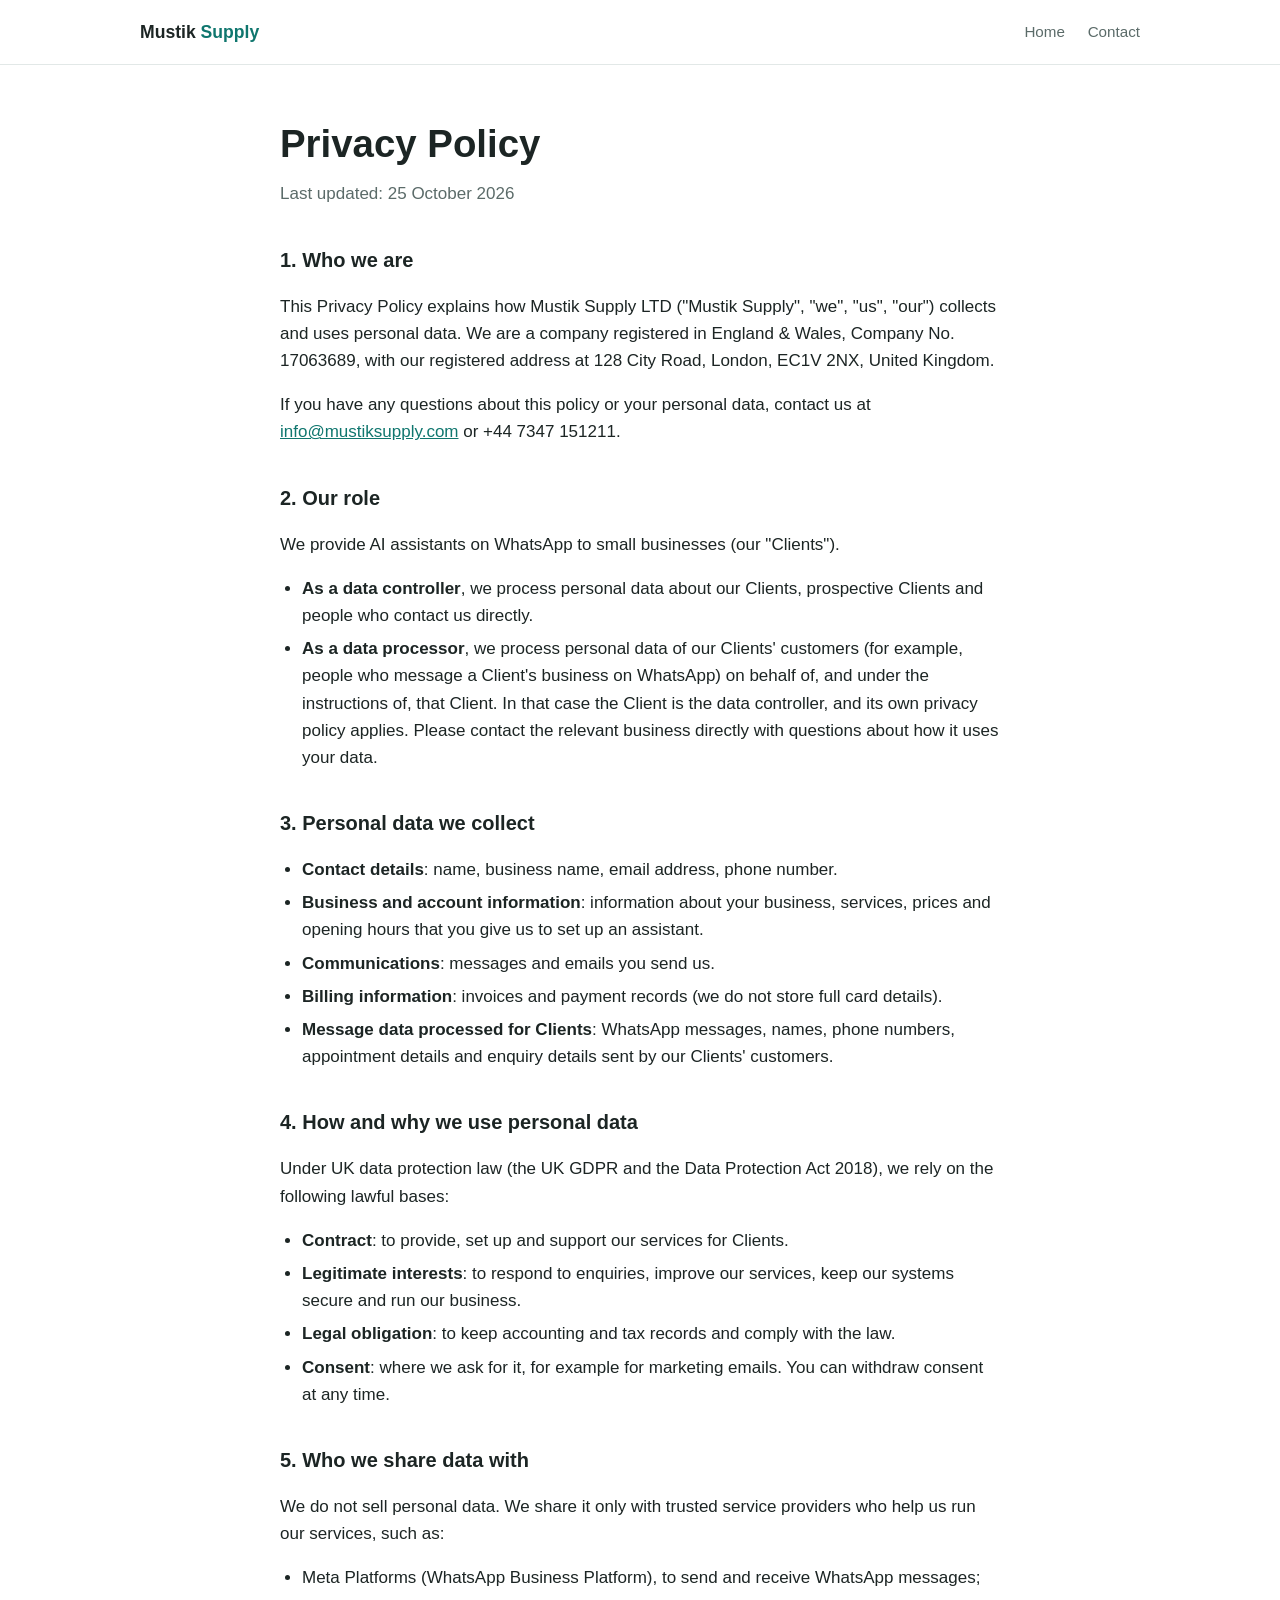
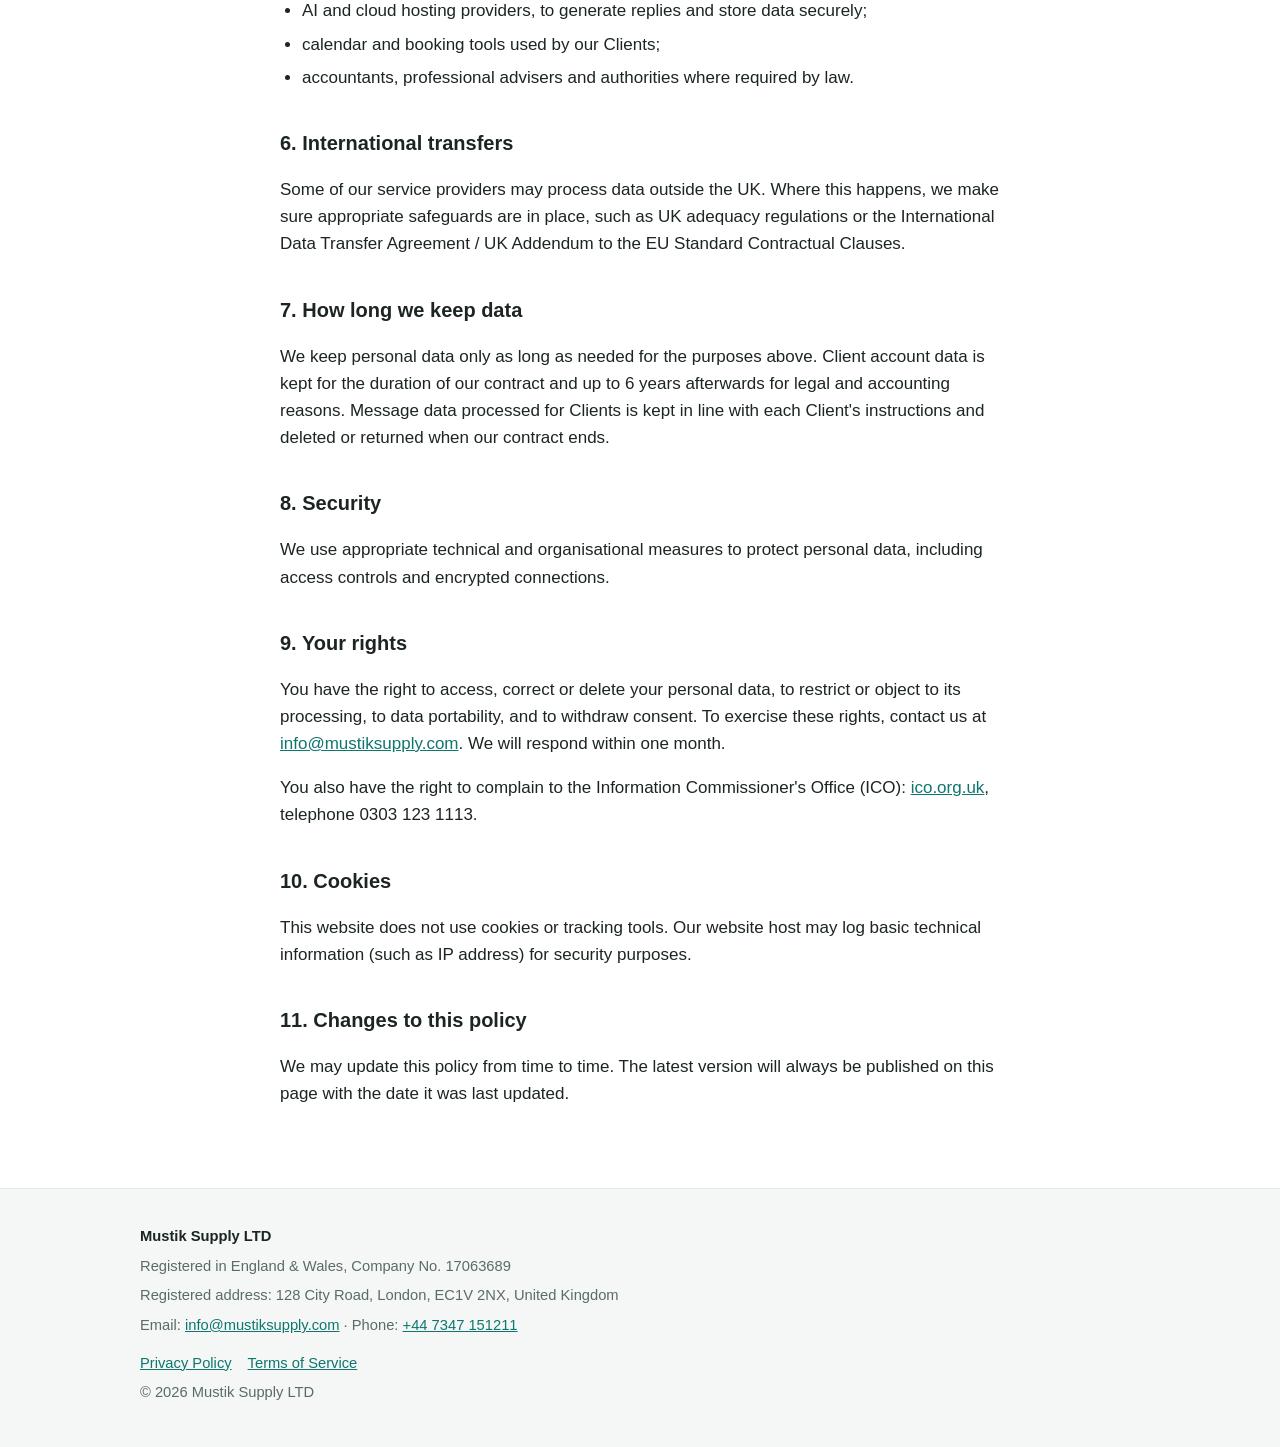
==== privacy.html @ 69688c49 "Initial website" ====
<!doctype html>
<html lang="en-GB">
<head>
  <meta charset="utf-8">
  <meta name="viewport" content="width=device-width, initial-scale=1">
  <title>Privacy Policy – Mustik Supply</title>
  <meta name="description" content="Privacy Policy of Mustik Supply LTD.">
  <link rel="stylesheet" href="styles.css">
</head>
<body>

  <header class="site-header">
    <div class="container">
      <a class="logo" href="index.html">Mustik <span>Supply</span></a>
      <nav class="nav">
        <a href="index.html">Home</a>
        <a href="index.html#contact">Contact</a>
      </nav>
    </div>
  </header>

  <main class="legal">
    <div class="container">
      <h1>Privacy Policy</h1>
      <p class="updated">Last updated: 25 October 2026</p>

      <h2>1. Who we are</h2>
      <p>This Privacy Policy explains how Mustik Supply LTD ("Mustik Supply", "we", "us", "our") collects and uses personal data. We are a company registered in England &amp; Wales, Company No. 17063689, with our registered address at 128 City Road, London, EC1V 2NX, United Kingdom.</p>
      <p>If you have any questions about this policy or your personal data, contact us at <a href="mailto:info@mustiksupply.com">info@mustiksupply.com</a> or +44 7347 151211.</p>

      <h2>2. Our role</h2>
      <p>We provide AI assistants on WhatsApp to small businesses (our "Clients").</p>
      <ul>
        <li><strong>As a data controller</strong>, we process personal data about our Clients, prospective Clients and people who contact us directly.</li>
        <li><strong>As a data processor</strong>, we process personal data of our Clients' customers (for example, people who message a Client's business on WhatsApp) on behalf of, and under the instructions of, that Client. In that case the Client is the data controller, and its own privacy policy applies. Please contact the relevant business directly with questions about how it uses your data.</li>
      </ul>

      <h2>3. Personal data we collect</h2>
      <ul>
        <li><strong>Contact details</strong>: name, business name, email address, phone number.</li>
        <li><strong>Business and account information</strong>: information about your business, services, prices and opening hours that you give us to set up an assistant.</li>
        <li><strong>Communications</strong>: messages and emails you send us.</li>
        <li><strong>Billing information</strong>: invoices and payment records (we do not store full card details).</li>
        <li><strong>Message data processed for Clients</strong>: WhatsApp messages, names, phone numbers, appointment details and enquiry details sent by our Clients' customers.</li>
      </ul>

      <h2>4. How and why we use personal data</h2>
      <p>Under UK data protection law (the UK GDPR and the Data Protection Act 2018), we rely on the following lawful bases:</p>
      <ul>
        <li><strong>Contract</strong>: to provide, set up and support our services for Clients.</li>
        <li><strong>Legitimate interests</strong>: to respond to enquiries, improve our services, keep our systems secure and run our business.</li>
        <li><strong>Legal obligation</strong>: to keep accounting and tax records and comply with the law.</li>
        <li><strong>Consent</strong>: where we ask for it, for example for marketing emails. You can withdraw consent at any time.</li>
      </ul>

      <h2>5. Who we share data with</h2>
      <p>We do not sell personal data. We share it only with trusted service providers who help us run our services, such as:</p>
      <ul>
        <li>Meta Platforms (WhatsApp Business Platform), to send and receive WhatsApp messages;</li>
        <li>AI and cloud hosting providers, to generate replies and store data securely;</li>
        <li>calendar and booking tools used by our Clients;</li>
        <li>accountants, professional advisers and authorities where required by law.</li>
      </ul>

      <h2>6. International transfers</h2>
      <p>Some of our service providers may process data outside the UK. Where this happens, we make sure appropriate safeguards are in place, such as UK adequacy regulations or the International Data Transfer Agreement / UK Addendum to the EU Standard Contractual Clauses.</p>

      <h2>7. How long we keep data</h2>
      <p>We keep personal data only as long as needed for the purposes above. Client account data is kept for the duration of our contract and up to 6 years afterwards for legal and accounting reasons. Message data processed for Clients is kept in line with each Client's instructions and deleted or returned when our contract ends.</p>

      <h2>8. Security</h2>
      <p>We use appropriate technical and organisational measures to protect personal data, including access controls and encrypted connections.</p>

      <h2>9. Your rights</h2>
      <p>You have the right to access, correct or delete your personal data, to restrict or object to its processing, to data portability, and to withdraw consent. To exercise these rights, contact us at <a href="mailto:info@mustiksupply.com">info@mustiksupply.com</a>. We will respond within one month.</p>
      <p>You also have the right to complain to the Information Commissioner's Office (ICO): <a href="https://ico.org.uk" rel="noopener">ico.org.uk</a>, telephone 0303 123 1113.</p>

      <h2>10. Cookies</h2>
      <p>This website does not use cookies or tracking tools. Our website host may log basic technical information (such as IP address) for security purposes.</p>

      <h2>11. Changes to this policy</h2>
      <p>We may update this policy from time to time. The latest version will always be published on this page with the date it was last updated.</p>
    </div>
  </main>

  <footer class="site-footer">
    <div class="container">
      <p><strong>Mustik Supply LTD</strong></p>
      <p>Registered in England &amp; Wales, Company No. 17063689</p>
      <p>Registered address: 128 City Road, London, EC1V 2NX, United Kingdom</p>
      <p>Email: <a href="mailto:info@mustiksupply.com">info@mustiksupply.com</a> · Phone: <a href="tel:+447347151211">+44 7347 151211</a></p>
      <p class="footer-links"><a href="privacy.html">Privacy Policy</a><a href="terms.html">Terms of Service</a></p>
      <p>&copy; 2026 Mustik Supply LTD</p>
    </div>
  </footer>

</body>
</html>
---- styles.css ----
:root {
  --bg: #ffffff;
  --bg-soft: #f4f7f6;
  --text: #1c2524;
  --muted: #5b6b69;
  --accent: #0f766e;
  --accent-dark: #0b5953;
  --border: #e2e8e7;
  --radius: 14px;
  --max: 1040px;
}

* { box-sizing: border-box; }

html { -webkit-text-size-adjust: 100%; }

body {
  margin: 0;
  background: var(--bg);
  color: var(--text);
  font-family: -apple-system, BlinkMacSystemFont, "Segoe UI", Roboto, Helvetica, Arial, sans-serif;
  font-size: 17px;
  line-height: 1.6;
}

a { color: var(--accent); }
a[href^="tel:"] { white-space: nowrap; }
a:hover { color: var(--accent-dark); }

.container {
  max-width: var(--max);
  margin: 0 auto;
  padding: 0 20px;
}

/* Header */
.site-header {
  border-bottom: 1px solid var(--border);
}
.site-header .container {
  display: flex;
  align-items: center;
  justify-content: space-between;
  gap: 16px;
  min-height: 64px;
}
.logo {
  font-weight: 700;
  font-size: 1.1rem;
  color: var(--text);
  text-decoration: none;
}
.logo span { color: var(--accent); }
.nav a {
  color: var(--muted);
  text-decoration: none;
  margin-left: 18px;
  font-size: 0.95rem;
}
.nav a:hover { color: var(--text); }

/* Hero */
.hero {
  padding: 72px 0 64px;
  background: var(--bg-soft);
}
.hero h1 {
  font-size: clamp(2rem, 5vw, 3rem);
  line-height: 1.15;
  margin: 0 0 18px;
  max-width: 760px;
}
.hero p {
  font-size: 1.15rem;
  color: var(--muted);
  max-width: 640px;
  margin: 0 0 28px;
}
.btn {
  display: inline-block;
  background: var(--accent);
  color: #fff;
  padding: 13px 24px;
  border-radius: 999px;
  text-decoration: none;
  font-weight: 600;
}
.btn:hover { background: var(--accent-dark); color: #fff; }

/* Sections */
section { padding: 64px 0; }
section h2 {
  font-size: clamp(1.5rem, 3.5vw, 2rem);
  margin: 0 0 10px;
}
.section-intro {
  color: var(--muted);
  margin: 0 0 32px;
  max-width: 640px;
}

.grid {
  display: grid;
  gap: 20px;
  grid-template-columns: repeat(auto-fit, minmax(220px, 1fr));
}
.card {
  border: 1px solid var(--border);
  border-radius: var(--radius);
  padding: 24px;
  background: var(--bg);
}
.card h3 { margin: 0 0 8px; font-size: 1.15rem; }
.card p { margin: 0; color: var(--muted); }
.icon {
  font-size: 1.8rem;
  line-height: 1;
  margin-bottom: 12px;
}

.alt { background: var(--bg-soft); }

.steps {
  list-style: none;
  padding: 0;
  margin: 0;
  display: grid;
  gap: 20px;
  grid-template-columns: repeat(auto-fit, minmax(240px, 1fr));
  counter-reset: step;
}
.steps li {
  counter-increment: step;
  border-left: 3px solid var(--accent);
  padding: 4px 0 4px 18px;
}
.steps li::before {
  content: "Step " counter(step);
  display: block;
  font-size: 0.85rem;
  font-weight: 700;
  color: var(--accent);
  text-transform: uppercase;
  letter-spacing: 0.04em;
}
.steps strong { display: block; margin: 4px 0; }
.steps span { color: var(--muted); }

.contact-list {
  list-style: none;
  padding: 0;
  margin: 0;
  display: grid;
  gap: 14px;
}
.contact-list li {
  font-size: 1.1rem;
}
.contact-list .label {
  display: block;
  font-size: 0.85rem;
  color: var(--muted);
}
.contact-list a { font-weight: 600; text-decoration: none; word-break: break-word; }

/* Legal pages */
.legal {
  padding: 48px 0 64px;
}
.legal .container { max-width: 760px; }
.legal h1 { font-size: clamp(1.8rem, 4.5vw, 2.4rem); margin: 0 0 6px; }
.legal h2 { font-size: 1.25rem; margin: 36px 0 8px; }
.legal .updated { color: var(--muted); margin: 0 0 28px; }
.legal ul { padding-left: 22px; }
.legal li { margin-bottom: 6px; }

/* Footer */
.site-footer {
  border-top: 1px solid var(--border);
  background: var(--bg-soft);
  padding: 36px 0;
  font-size: 0.92rem;
  color: var(--muted);
}
.site-footer p { margin: 0 0 6px; }
.site-footer strong { color: var(--text); }
.footer-links { margin-top: 14px !important; }
.footer-links a { margin-right: 16px; }

@media (max-width: 560px) {
  body { font-size: 16px; }
  .hero { padding: 48px 0 44px; }
  section { padding: 48px 0; }
  .nav a { margin-left: 12px; font-size: 0.9rem; }
  .nav .hide-mobile { display: none; }
}
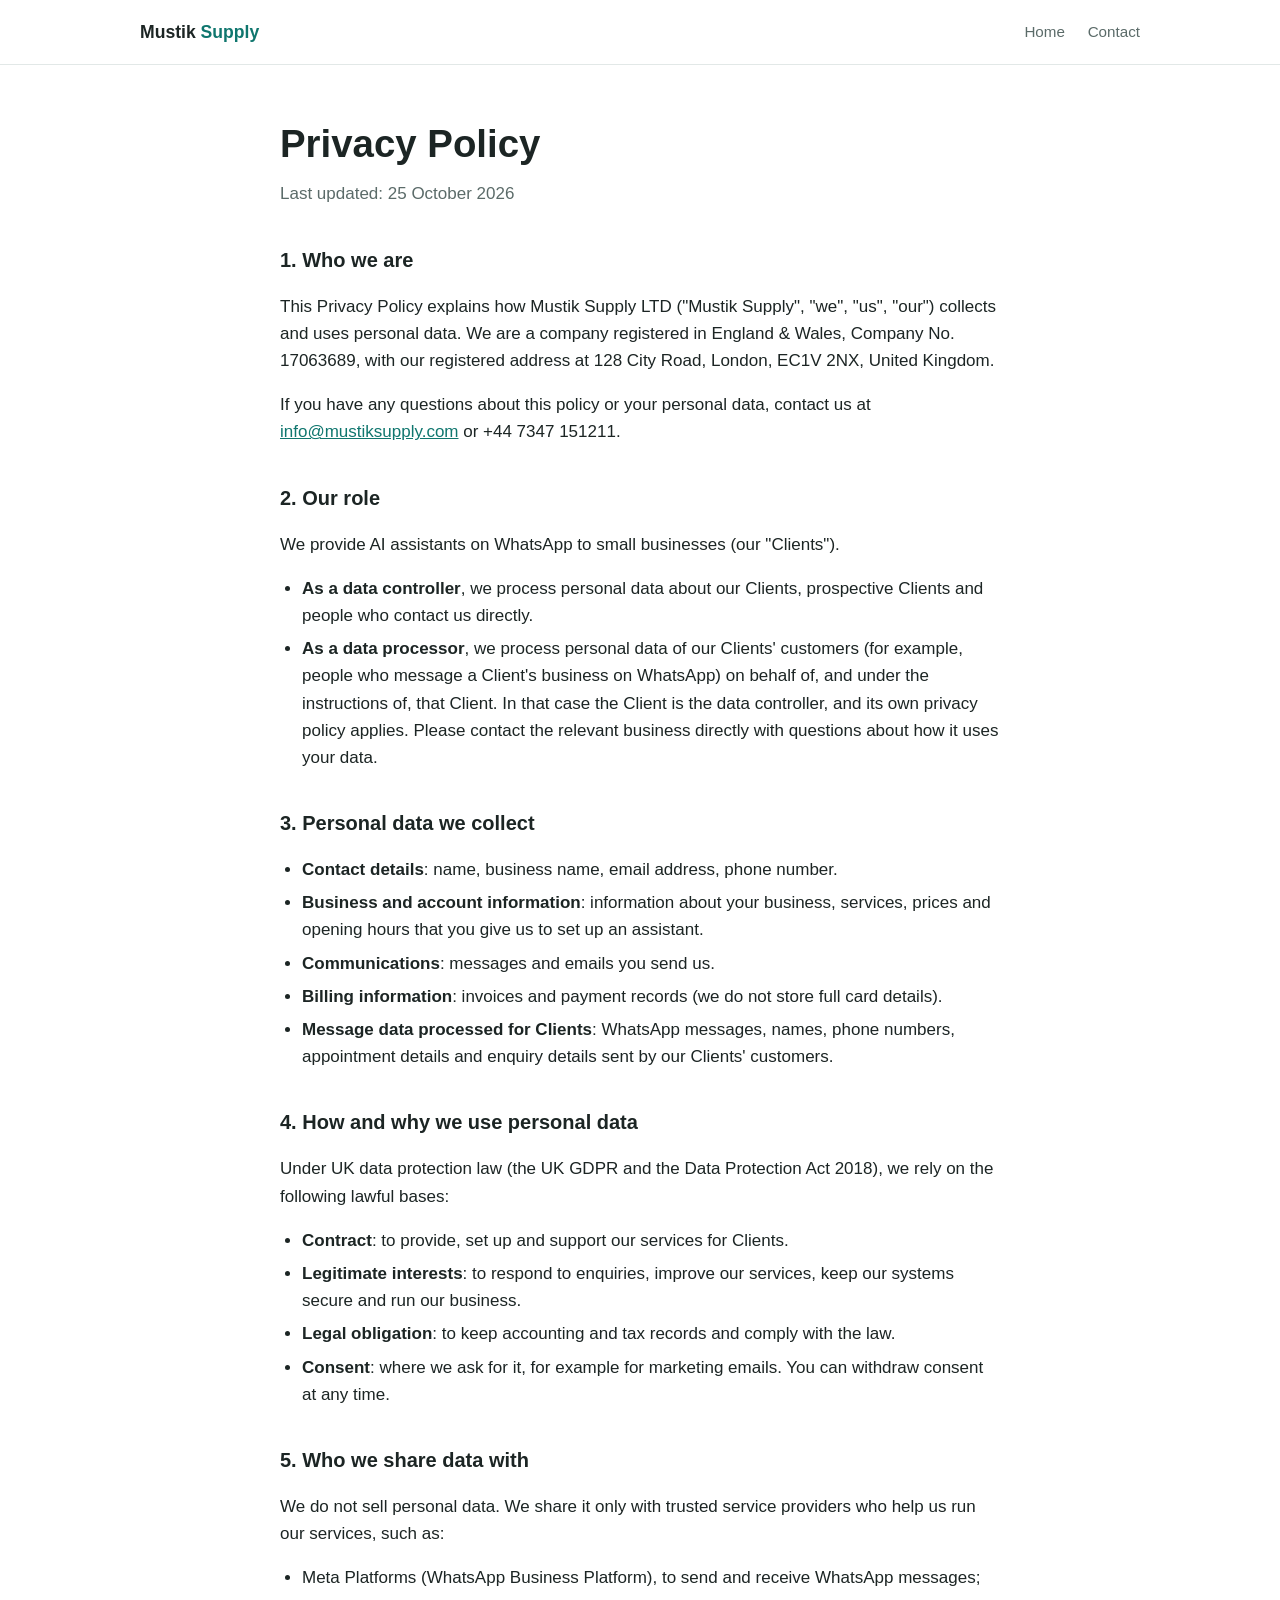
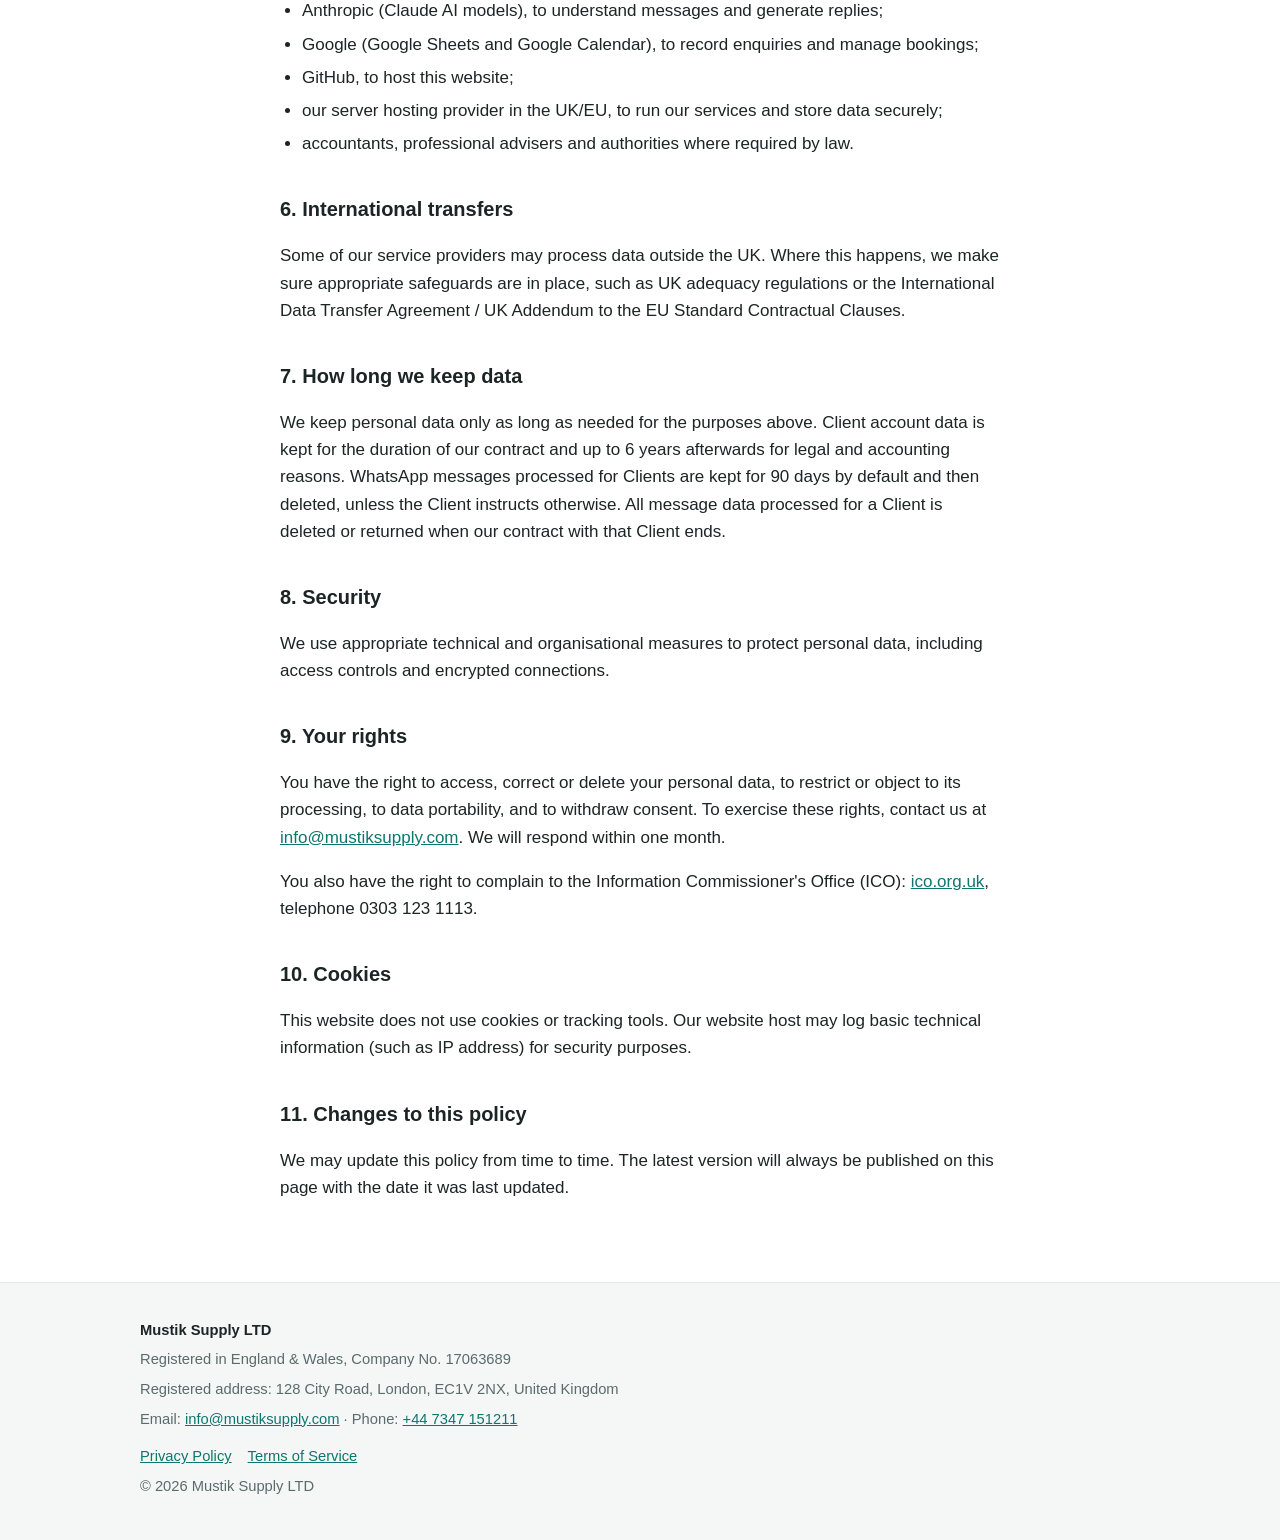
==== commit 37f1fef6: "Privacy policy: name sub-processors and 90-day message retention" ====
--- a/privacy.html
+++ b/privacy.html
@@ -57,8 +57,10 @@
       <p>We do not sell personal data. We share it only with trusted service providers who help us run our services, such as:</p>
       <ul>
         <li>Meta Platforms (WhatsApp Business Platform), to send and receive WhatsApp messages;</li>
-        <li>AI and cloud hosting providers, to generate replies and store data securely;</li>
-        <li>calendar and booking tools used by our Clients;</li>
+        <li>Anthropic (Claude AI models), to understand messages and generate replies;</li>
+        <li>Google (Google Sheets and Google Calendar), to record enquiries and manage bookings;</li>
+        <li>GitHub, to host this website;</li>
+        <li>our server hosting provider in the UK/EU, to run our services and store data securely;</li>
         <li>accountants, professional advisers and authorities where required by law.</li>
       </ul>
 
@@ -66,7 +68,7 @@
       <p>Some of our service providers may process data outside the UK. Where this happens, we make sure appropriate safeguards are in place, such as UK adequacy regulations or the International Data Transfer Agreement / UK Addendum to the EU Standard Contractual Clauses.</p>
 
       <h2>7. How long we keep data</h2>
-      <p>We keep personal data only as long as needed for the purposes above. Client account data is kept for the duration of our contract and up to 6 years afterwards for legal and accounting reasons. Message data processed for Clients is kept in line with each Client's instructions and deleted or returned when our contract ends.</p>
+      <p>We keep personal data only as long as needed for the purposes above. Client account data is kept for the duration of our contract and up to 6 years afterwards for legal and accounting reasons. WhatsApp messages processed for Clients are kept for 90 days by default and then deleted, unless the Client instructs otherwise. All message data processed for a Client is deleted or returned when our contract with that Client ends.</p>
 
       <h2>8. Security</h2>
       <p>We use appropriate technical and organisational measures to protect personal data, including access controls and encrypted connections.</p>
